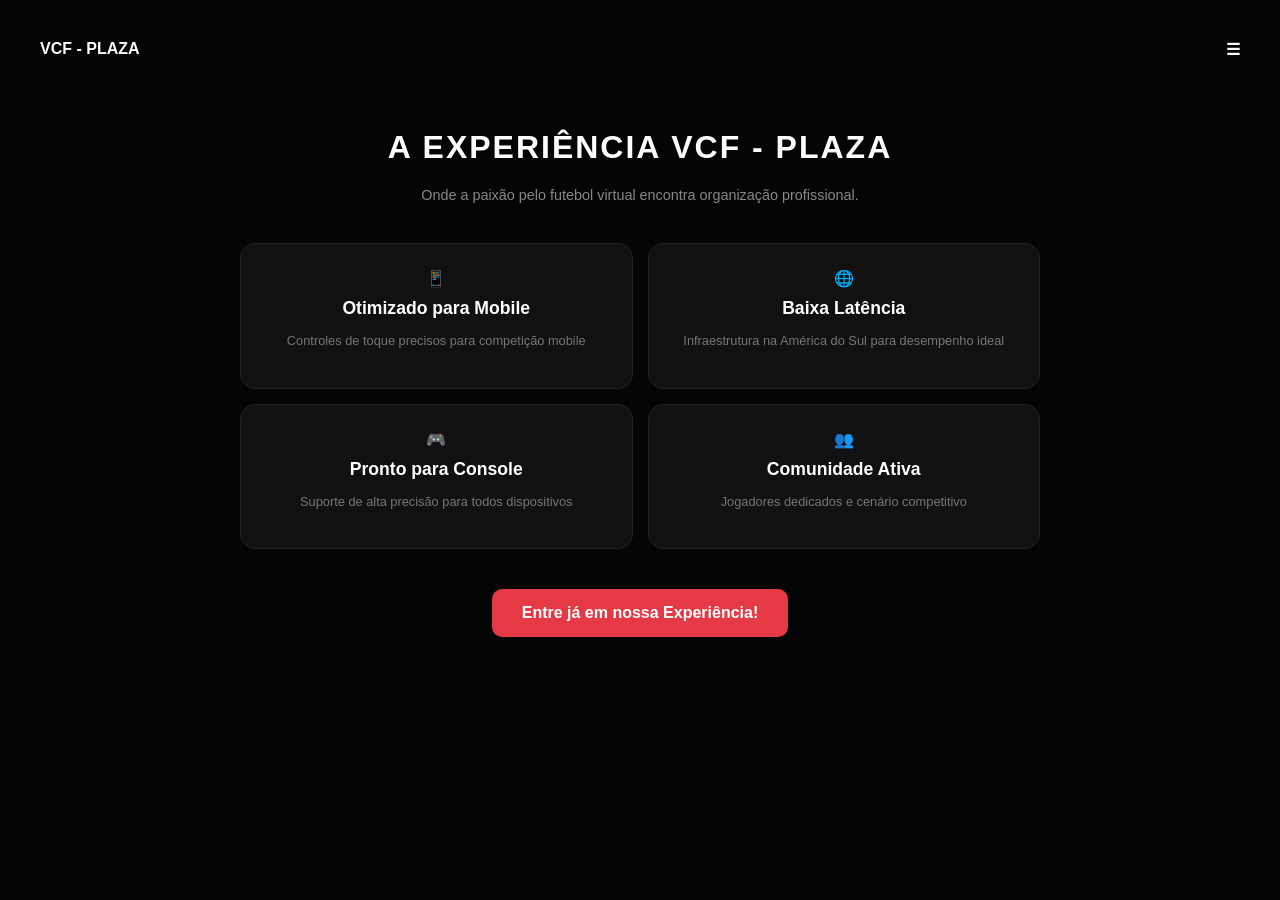
==== experiencia.html @ b4812537 "Add experiencia.html with initial content" ====
<!DOCTYPE html>
<html lang="pt-br">
<head>
    <meta charset="UTF-8">
    <meta name="viewport" content="width=device-width, initial-scale=1.0">
    <title>Experiência VCF - Plaza</title>
    <style>
        body { background: #050505; color: white; font-family: sans-serif; margin: 0; text-align: center; padding: 20px; }
        header { display: flex; justify-content: space-between; padding: 20px; font-weight: bold; }
        h1 { font-size: 2rem; margin-top: 50px; text-transform: uppercase; letter-spacing: 2px; }
        .sub { color: #888; margin-bottom: 40px; font-size: 0.9rem; }
        .grid { display: grid; grid-template-columns: 1fr; gap: 15px; max-width: 800px; margin: 0 auto; }
        .card { background: #111; border: 1px solid #222; padding: 25px; border-radius: 15px; }
        .card h3 { margin: 10px 0; font-size: 1.1rem; }
        .card p { color: #777; font-size: 0.8rem; line-height: 1.4; }
        .btn { display: inline-block; background: #e63946; color: white; padding: 15px 30px; border-radius: 10px; text-decoration: none; font-weight: bold; margin-top: 40px; }
        @media (min-width: 600px) { .grid { grid-template-columns: 1fr 1fr; } }
    </style>
</head>
<body>
    <header>
        <div>VCF - PLAZA</div>
        <div>☰</div>
    </header>

    <h1>A EXPERIÊNCIA VCF - PLAZA</h1>
    <p class="sub">Onde a paixão pelo futebol virtual encontra organização profissional.</p>

    <div class="grid">
        <div class="card">
            <div>📱</div>
            <h3>Otimizado para Mobile</h3>
            <p>Controles de toque precisos para competição mobile</p>
        </div>
        <div class="card">
            <div>🌐</div>
            <h3>Baixa Latência</h3>
            <p>Infraestrutura na América do Sul para desempenho ideal</p>
        </div>
        <div class="card">
            <div>🎮</div>
            <h3>Pronto para Console</h3>
            <p>Suporte de alta precisão para todos dispositivos</p>
        </div>
        <div class="card">
            <div>👥</div>
            <h3>Comunidade Ativa</h3>
            <p>Jogadores dedicados e cenário competitivo</p>
        </div>
    </div>

    <a href="" class="btn">Entre já em nossa Experiência!</a>
</body>
  </html>
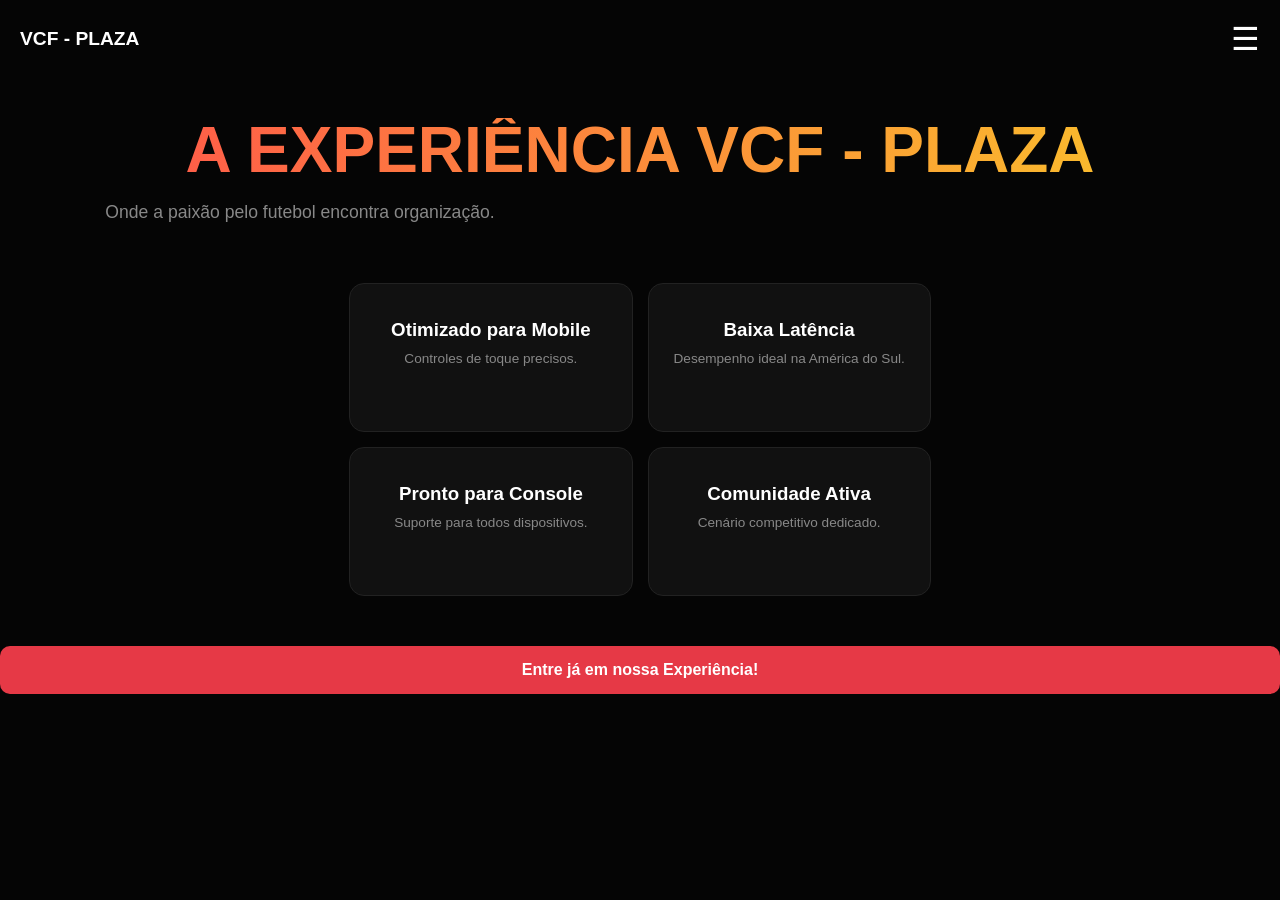
==== commit e9185ca5: "Refactor experiencia.html for improved layout and styles Updated the layout and styles for the exper" ====
--- a/experiencia.html
+++ b/experiencia.html
@@ -4,52 +4,48 @@
     <meta charset="UTF-8">
     <meta name="viewport" content="width=device-width, initial-scale=1.0">
     <title>Experiência VCF - Plaza</title>
+    <link rel="stylesheet" href="style.css">
     <style>
-        body { background: #050505; color: white; font-family: sans-serif; margin: 0; text-align: center; padding: 20px; }
-        header { display: flex; justify-content: space-between; padding: 20px; font-weight: bold; }
-        h1 { font-size: 2rem; margin-top: 50px; text-transform: uppercase; letter-spacing: 2px; }
-        .sub { color: #888; margin-bottom: 40px; font-size: 0.9rem; }
-        .grid { display: grid; grid-template-columns: 1fr; gap: 15px; max-width: 800px; margin: 0 auto; }
-        .card { background: #111; border: 1px solid #222; padding: 25px; border-radius: 15px; }
-        .card h3 { margin: 10px 0; font-size: 1.1rem; }
-        .card p { color: #777; font-size: 0.8rem; line-height: 1.4; }
-        .btn { display: inline-block; background: #e63946; color: white; padding: 15px 30px; border-radius: 10px; text-decoration: none; font-weight: bold; margin-top: 40px; }
+        /* Estilo específico para os cards desta página */
+        body { background: #050505; color: white; font-family: sans-serif; margin: 0; text-align: center; }
+        .grid { display: grid; grid-template-columns: 1fr; gap: 15px; padding: 20px; max-width: 800px; margin: 0 auto; }
+        .card { background: #111; border: 1px solid #222; padding: 25px; border-radius: 15px; text-align: center; }
+        .card h3 { margin: 10px 0; color: white; }
+        .card p { color: #888; font-size: 0.85rem; }
         @media (min-width: 600px) { .grid { grid-template-columns: 1fr 1fr; } }
+        
+        /* Menu que estava sumindo */
+        #nav-menu { display: none; position: absolute; top: 70px; right: 20px; background: #111; padding: 20px; border-radius: 10px; flex-direction: column; gap: 10px; z-index: 1000; border: 1px solid #333; }
+        #nav-menu.active { display: flex; }
+        #nav-menu a { color: white; text-decoration: none; font-weight: bold; }
     </style>
 </head>
 <body>
-    <header>
-        <div>VCF - PLAZA</div>
-        <div>☰</div>
+    <header style="display: flex; justify-content: space-between; padding: 20px; align-items: center;">
+        <div class="logo">VCF - PLAZA</div>
+        <div class="menu-icon" onclick="toggleMenu()" style="font-size: 2rem; cursor: pointer;">☰</div>
+        <nav id="nav-menu">
+            <a href="index.html">Início</a>
+            <a href="experiencia.html">Experiência</a>
+        </nav>
     </header>
 
-    <h1>A EXPERIÊNCIA VCF - PLAZA</h1>
-    <p class="sub">Onde a paixão pelo futebol virtual encontra organização profissional.</p>
+    <h1 style="margin-top: 40px;">A EXPERIÊNCIA VCF - PLAZA</h1>
+    <p style="color: #888;">Onde a paixão pelo futebol encontra organização.</p>
 
     <div class="grid">
-        <div class="card">
-            <div>📱</div>
-            <h3>Otimizado para Mobile</h3>
-            <p>Controles de toque precisos para competição mobile</p>
-        </div>
-        <div class="card">
-            <div>🌐</div>
-            <h3>Baixa Latência</h3>
-            <p>Infraestrutura na América do Sul para desempenho ideal</p>
-        </div>
-        <div class="card">
-            <div>🎮</div>
-            <h3>Pronto para Console</h3>
-            <p>Suporte de alta precisão para todos dispositivos</p>
-        </div>
-        <div class="card">
-            <div>👥</div>
-            <h3>Comunidade Ativa</h3>
-            <p>Jogadores dedicados e cenário competitivo</p>
-        </div>
+        <div class="card"><h3>Otimizado para Mobile</h3><p>Controles de toque precisos.</p></div>
+        <div class="card"><h3>Baixa Latência</h3><p>Desempenho ideal na América do Sul.</p></div>
+        <div class="card"><h3>Pronto para Console</h3><p>Suporte para todos dispositivos.</p></div>
+        <div class="card"><h3>Comunidade Ativa</h3><p>Cenário competitivo dedicado.</p></div>
     </div>
 
-    <a href="" class="btn">Entre já em nossa Experiência!</a>
+    <a href="LINK_DO_SEU_DISCORD" class="btn-primary" style="display: inline-block; background: #e63946; color: white; padding: 15px 30px; border-radius: 10px; text-decoration: none; font-weight: bold; margin-top: 30px;">Entre já em nossa Experiência!</a>
+
+    <script>
+        function toggleMenu() {
+            document.getElementById('nav-menu').classList.toggle('active');
+        }
+    </script>
 </body>
-  </html>
-  
+</html>
--- a/style.css
+++ b/style.css
@@ -0,0 +1,112 @@
+/* Configurações Gerais */
+* {
+    margin: 0;
+    padding: 0;
+    box-sizing: border-box;
+    font-family: 'Inter', sans-serif;
+}
+
+body {
+    background: url('https://i.postimg.cc/4dNtrGP7/no-Filter.png') no-repeat center center/cover;
+    height: 100vh;
+    color: white;
+    display: flex;
+    flex-direction: column;
+    overflow: hidden;
+}
+
+/* Camada escura para o texto aparecer */
+.overlay {
+    position: absolute;
+    top: 0; left: 0; width: 100%; height: 100%;
+    background: rgba(0, 0, 0, 0.7);
+    z-index: 1;
+}
+
+header, .hero {
+    position: relative;
+    z-index: 2; /* Garante que o texto fique acima do fundo escuro */
+}
+
+/* Cabeçalho */
+header {
+    padding: 20px 50px;
+    display: flex;
+    justify-content: space-between;
+    align-items: center;
+}
+
+.logo {
+    display: flex;
+    align-items: center;
+    gap: 10px;
+    font-weight: bold;
+    font-size: 1.2rem;
+}
+
+/* Título Principal com o Gradient (Degradê) */
+.hero {
+    flex: 1;
+    display: flex;
+    flex-direction: column;
+    justify-content: center;
+    align-items: center;
+    text-align: center;
+    padding: 20px;
+}
+
+h1 {
+    font-size: 4rem;
+    font-weight: 900;
+    line-height: 1;
+    margin-bottom: 20px;
+    text-transform: uppercase;
+    /* Efeito de Degradê no Texto */
+    background: linear-gradient(to right, #ff4d4d, #f9cb28);
+    -webkit-background-clip: text;
+    -webkit-text-fill-color: transparent;
+}
+
+p {
+    max-width: 600px;
+    font-size: 1.1rem;
+    color: #cccccc;
+    margin-bottom: 40px;
+}
+
+/* Botões */
+.buttons {
+    display: flex;
+    gap: 20px;
+}
+
+a {
+    text-decoration: none;
+    padding: 15px 30px;
+    border-radius: 8px;
+    font-weight: bold;
+    display: flex;
+    align-items: center;
+    gap: 10px;
+    transition: 0.3s;
+}
+
+.btn-primary {
+    background-color: #e63946;
+    color: white;
+}
+
+.btn-primary:hover {
+    background-color: #bd2f3a;
+}
+
+.btn-secondary {
+    background-color: rgba(255, 255, 255, 0.05);
+    border: 1px solid #444;
+    color: white;
+}
+
+.btn-secondary:hover {
+    background-color: rgba(255, 255, 255, 0.1);
+      }
+  
